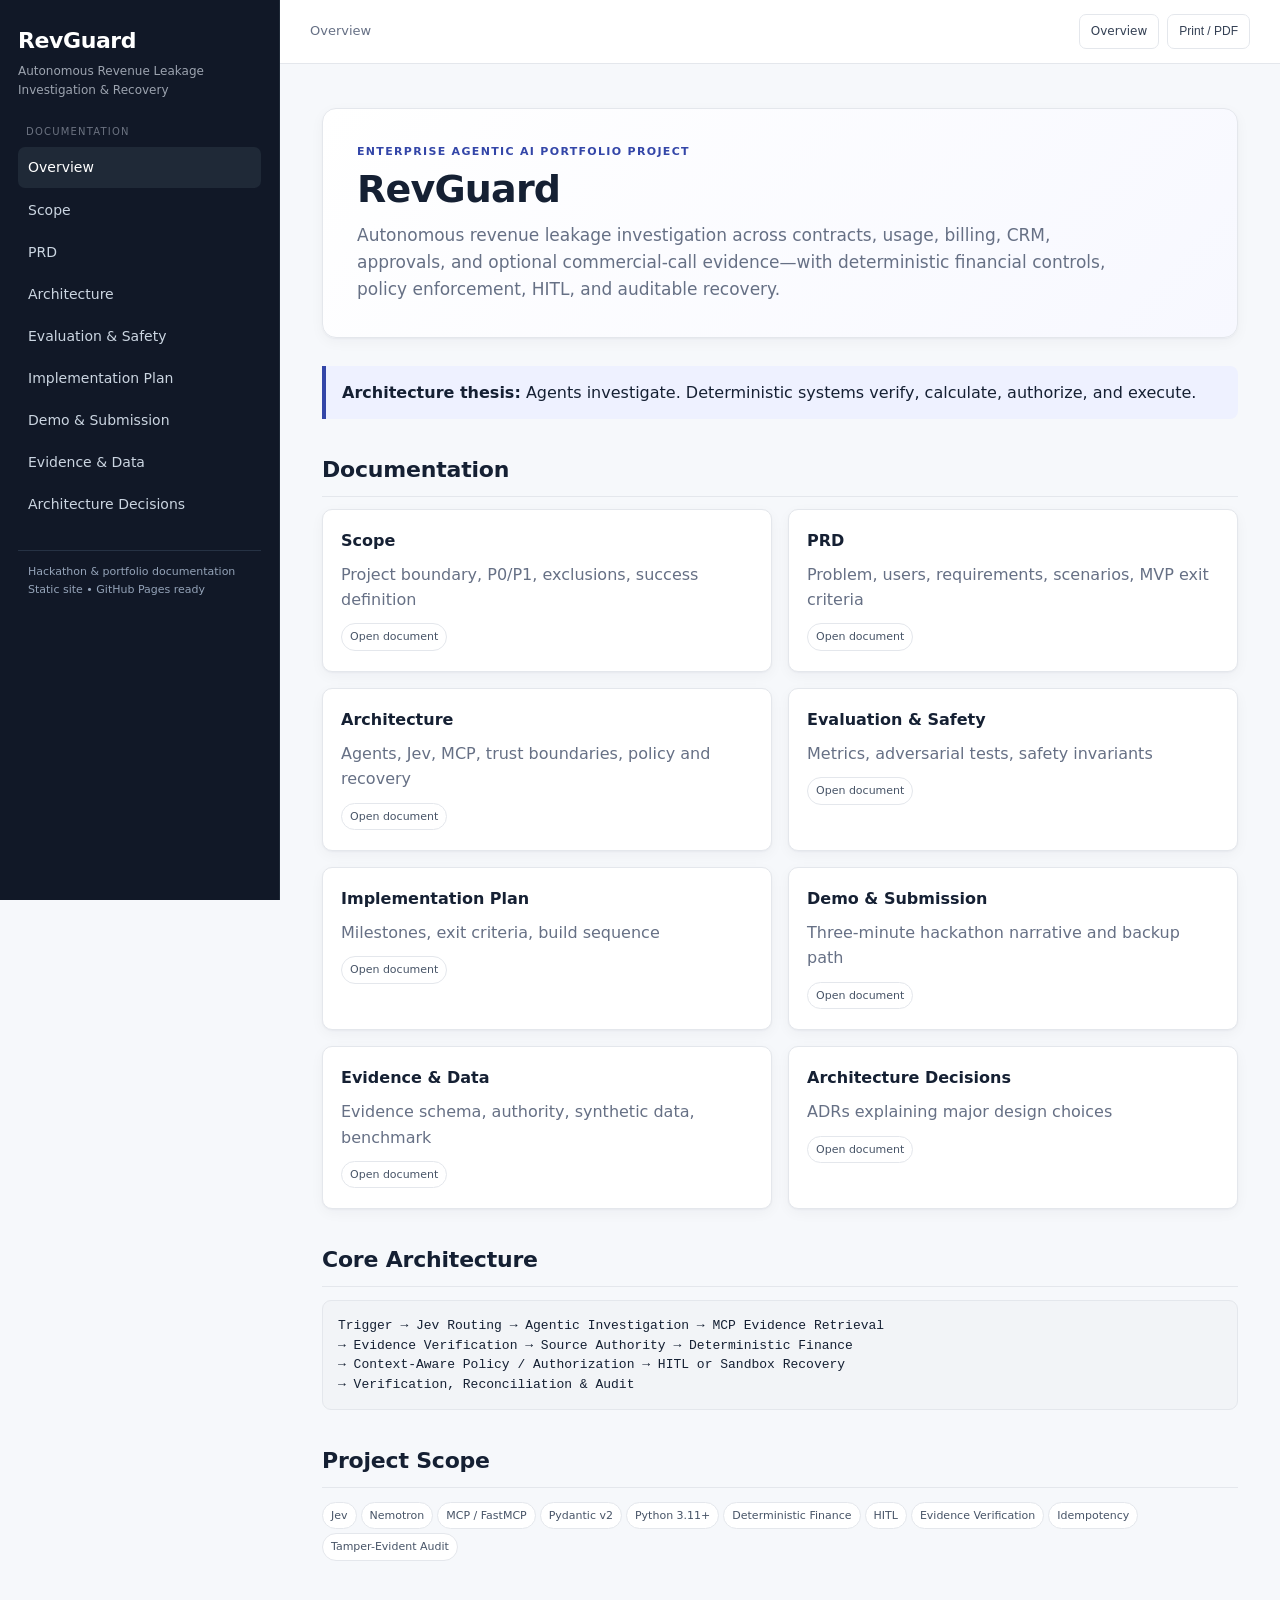
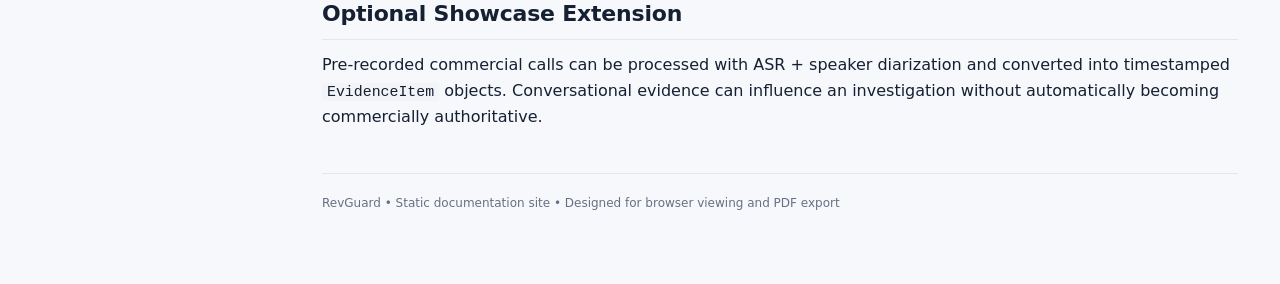
==== index.html @ ee31c064 "Project Setup" ====
<!doctype html>
<html lang="en">
<head>
<meta charset="utf-8">
<meta name="viewport" content="width=device-width,initial-scale=1">
<meta name="description" content="RevGuard — Autonomous Revenue Leakage Investigation & Recovery">
<title>Overview · RevGuard</title>
<link rel="stylesheet" href="assets/styles.css">
</head>
<body>
<div class="mobile-header"><strong>RevGuard</strong><button class="button" onclick="toggleNav()">Menu</button></div>
<div class="site-shell">

    <aside class="sidebar">
      <div class="brand">RevGuard</div>
      <div class="brand-sub">Autonomous Revenue Leakage Investigation & Recovery</div>
      <div class="nav-section">Documentation</div>
      <nav><a class="active" href="index.html">Overview</a><a class="" href="docs/01_scope.html">Scope</a><a class="" href="docs/02_prd.html">PRD</a><a class="" href="docs/03_architecture.html">Architecture</a><a class="" href="docs/04_evaluation_safety.html">Evaluation & Safety</a><a class="" href="docs/05_implementation_plan.html">Implementation Plan</a><a class="" href="docs/06_demo_submission.html">Demo & Submission</a><a class="" href="docs/07_evidence_data_spec.html">Evidence & Data</a><a class="" href="docs/08_architecture_decisions.html">Architecture Decisions</a></nav>
      <div class="sidebar-footer">Hackathon & portfolio documentation<br>Static site • GitHub Pages ready</div>
    </aside>
    
<div class="content">
  <div class="topbar">
    <div class="topbar-title">Overview</div>
    <div class="topbar-actions">
      <a class="button" href="index.html">Overview</a>
      <button class="button" onclick="printPage()">Print / PDF</button>
    </div>
  </div>
  <main>
    
<section class="hero">
  <div class="eyebrow">Enterprise Agentic AI Portfolio Project</div>
  <h1>RevGuard</h1>
  <p>Autonomous revenue leakage investigation across contracts, usage, billing, CRM, approvals, and optional commercial-call evidence—with deterministic financial controls, policy enforcement, HITL, and auditable recovery.</p>
</section>

<div class="callout"><strong>Architecture thesis:</strong> Agents investigate. Deterministic systems verify, calculate, authorize, and execute.</div>

<h2>Documentation</h2>
<div class="grid">
    <a class="card doc-card" href="docs/01_scope.html" style="display:block;color:inherit;text-decoration:none">
      <h3>Scope</h3>
      <p>Project boundary, P0/P1, exclusions, success definition</p>
      <span class="tag">Open document</span>
    </a>
    <a class="card doc-card" href="docs/02_prd.html" style="display:block;color:inherit;text-decoration:none">
      <h3>PRD</h3>
      <p>Problem, users, requirements, scenarios, MVP exit criteria</p>
      <span class="tag">Open document</span>
    </a>
    <a class="card doc-card" href="docs/03_architecture.html" style="display:block;color:inherit;text-decoration:none">
      <h3>Architecture</h3>
      <p>Agents, Jev, MCP, trust boundaries, policy and recovery</p>
      <span class="tag">Open document</span>
    </a>
    <a class="card doc-card" href="docs/04_evaluation_safety.html" style="display:block;color:inherit;text-decoration:none">
      <h3>Evaluation &amp; Safety</h3>
      <p>Metrics, adversarial tests, safety invariants</p>
      <span class="tag">Open document</span>
    </a>
    <a class="card doc-card" href="docs/05_implementation_plan.html" style="display:block;color:inherit;text-decoration:none">
      <h3>Implementation Plan</h3>
      <p>Milestones, exit criteria, build sequence</p>
      <span class="tag">Open document</span>
    </a>
    <a class="card doc-card" href="docs/06_demo_submission.html" style="display:block;color:inherit;text-decoration:none">
      <h3>Demo &amp; Submission</h3>
      <p>Three-minute hackathon narrative and backup path</p>
      <span class="tag">Open document</span>
    </a>
    <a class="card doc-card" href="docs/07_evidence_data_spec.html" style="display:block;color:inherit;text-decoration:none">
      <h3>Evidence &amp; Data</h3>
      <p>Evidence schema, authority, synthetic data, benchmark</p>
      <span class="tag">Open document</span>
    </a>
    <a class="card doc-card" href="docs/08_architecture_decisions.html" style="display:block;color:inherit;text-decoration:none">
      <h3>Architecture Decisions</h3>
      <p>ADRs explaining major design choices</p>
      <span class="tag">Open document</span>
    </a></div>

<h2>Core Architecture</h2>
<pre>Trigger → Jev Routing → Agentic Investigation → MCP Evidence Retrieval
→ Evidence Verification → Source Authority → Deterministic Finance
→ Context-Aware Policy / Authorization → HITL or Sandbox Recovery
→ Verification, Reconciliation & Audit</pre>

<h2>Project Scope</h2>
<p><span class="tag">Jev</span><span class="tag">Nemotron</span><span class="tag">MCP / FastMCP</span><span class="tag">Pydantic v2</span><span class="tag">Python 3.11+</span><span class="tag">Deterministic Finance</span><span class="tag">HITL</span><span class="tag">Evidence Verification</span><span class="tag">Idempotency</span><span class="tag">Tamper-Evident Audit</span></p>

<h2>Optional Showcase Extension</h2>
<p>Pre-recorded commercial calls can be processed with ASR + speaker diarization and converted into timestamped <code>EvidenceItem</code> objects. Conversational evidence can influence an investigation without automatically becoming commercially authoritative.</p>

    <div class="footer">RevGuard • Static documentation site • Designed for browser viewing and PDF export</div>
  </main>
</div>
</div>
<script src="assets/app.js"></script>
</body>
</html>
---- assets/styles.css ----
:root{
  --bg:#f6f8fb;
  --panel:#ffffff;
  --ink:#152033;
  --muted:#667085;
  --line:#e4e7ec;
  --accent:#3346a8;
  --accent-soft:#eef1ff;
  --success:#13795b;
  --warning:#9a6700;
  --danger:#b42318;
  --code:#f2f4f7;
  --shadow:0 1px 2px rgba(16,24,40,.04),0 4px 14px rgba(16,24,40,.04);
}
*{box-sizing:border-box}
html{scroll-behavior:smooth}
body{
  margin:0;
  color:var(--ink);
  background:var(--bg);
  font-family:Inter,ui-sans-serif,system-ui,-apple-system,BlinkMacSystemFont,"Segoe UI",Arial,sans-serif;
  line-height:1.58;
}
a{color:var(--accent);text-decoration:none}
a:hover{text-decoration:underline}
.site-shell{display:grid;grid-template-columns:280px minmax(0,1fr);min-height:100vh}
.sidebar{
  position:sticky;top:0;height:100vh;overflow:auto;
  padding:24px 18px;background:#111827;color:#e5e7eb;border-right:1px solid #1f2937;
}
.brand{font-size:22px;font-weight:800;color:#fff;letter-spacing:-.4px;margin-bottom:3px}
.brand-sub{font-size:12px;color:#9ca3af;margin-bottom:24px}
.nav-section{font-size:10px;text-transform:uppercase;letter-spacing:.12em;color:#6b7280;margin:20px 8px 8px}
.sidebar nav a{
  display:block;padding:9px 10px;margin:2px 0;border-radius:7px;color:#cbd5e1;font-size:14px;
}
.sidebar nav a:hover,.sidebar nav a.active{background:#1f2937;color:#fff;text-decoration:none}
.sidebar-footer{margin-top:26px;padding:12px 10px;border-top:1px solid #263244;font-size:11px;color:#94a3b8}
.content{min-width:0}
.topbar{
  display:flex;align-items:center;justify-content:space-between;gap:16px;
  padding:14px 30px;background:rgba(255,255,255,.92);border-bottom:1px solid var(--line);
  position:sticky;top:0;z-index:5;backdrop-filter:blur(8px)
}
.topbar-title{font-size:13px;color:var(--muted)}
.topbar-actions{display:flex;gap:8px;flex-wrap:wrap}
.button{
  display:inline-block;padding:7px 11px;border:1px solid var(--line);border-radius:7px;
  background:#fff;color:#344054;font-size:12px;cursor:pointer;text-decoration:none
}
.button:hover{text-decoration:none;background:#f9fafb}
.button.primary{background:var(--accent);border-color:var(--accent);color:#fff}
main{max-width:1040px;margin:0 auto;padding:44px 42px 72px}
.hero{
  padding:34px;border:1px solid var(--line);border-radius:14px;background:linear-gradient(135deg,#fff 0%,#f7f8ff 100%);
  box-shadow:var(--shadow);margin-bottom:28px
}
.hero h1{font-size:38px;line-height:1.15;margin:0 0 10px;letter-spacing:-.8px}
.hero p{font-size:17px;color:var(--muted);max-width:760px;margin:0}
.eyebrow{text-transform:uppercase;letter-spacing:.12em;font-size:11px;font-weight:700;color:var(--accent);margin-bottom:8px}
h1{font-size:34px;letter-spacing:-.6px;margin:0 0 6px}
h2{font-size:22px;margin:34px 0 12px;padding-bottom:8px;border-bottom:1px solid var(--line);letter-spacing:-.2px}
h3{font-size:16px;margin:24px 0 8px}
.subtitle{font-size:15px;color:var(--muted);margin-bottom:24px}
p{margin:9px 0}
ul,ol{padding-left:22px}
li{margin:5px 0}
.callout{
  background:var(--accent-soft);border-left:4px solid var(--accent);padding:14px 16px;border-radius:0 8px 8px 0;margin:16px 0
}
.callout.good{background:#ecfdf3;border-left-color:var(--success)}
.callout.warn{background:#fffaeb;border-left-color:var(--warning)}
.callout.danger{background:#fef3f2;border-left-color:var(--danger)}
.grid{display:grid;grid-template-columns:repeat(2,minmax(0,1fr));gap:16px}
.card{
  border:1px solid var(--line);border-radius:10px;padding:18px;background:var(--panel);box-shadow:var(--shadow)
}
.card h3{margin-top:0}
.card p{color:var(--muted)}
.doc-card{transition:transform .12s ease,box-shadow .12s ease}
.doc-card:hover{transform:translateY(-1px);box-shadow:0 8px 24px rgba(16,24,40,.08)}
.tag{
  display:inline-block;padding:4px 8px;border:1px solid var(--line);border-radius:999px;background:#fff;
  font-size:11px;color:#475467;margin:2px 4px 2px 0
}
table{width:100%;border-collapse:collapse;margin:14px 0 20px;background:#fff;font-size:14px}
th,td{border:1px solid var(--line);padding:9px 10px;vertical-align:top;text-align:left}
th{background:#f9fafb}
pre{
  overflow:auto;padding:15px;border:1px solid var(--line);border-radius:9px;background:var(--code);
  font-family:ui-monospace,SFMono-Regular,Menlo,Consolas,monospace;font-size:13px;line-height:1.5
}
code{
  background:var(--code);padding:1px 5px;border-radius:4px;
  font-family:ui-monospace,SFMono-Regular,Menlo,Consolas,monospace;font-size:.93em
}
.footer{margin-top:44px;padding-top:20px;border-top:1px solid var(--line);font-size:12px;color:var(--muted)}
.mobile-header{display:none}
@media(max-width:850px){
  .site-shell{display:block}
  .sidebar{display:none;position:fixed;z-index:30;width:280px;left:0;top:0}
  .sidebar.open{display:block}
  .mobile-header{
    display:flex;align-items:center;justify-content:space-between;padding:12px 16px;
    background:#111827;color:#fff;position:sticky;top:0;z-index:20
  }
  .topbar{top:48px;padding:10px 16px}
  main{padding:28px 18px 52px}
  .grid{grid-template-columns:1fr}
  .hero{padding:24px}
  .hero h1{font-size:31px}
}
@media print{
  @page{size:letter;margin:.55in}
  body{background:#fff;font-size:10.5pt}
  .sidebar,.topbar,.mobile-header,.footer{display:none!important}
  .site-shell{display:block}
  main{max-width:none;margin:0;padding:0}
  .hero,.card{box-shadow:none}
  h1{font-size:23pt}
  h2{font-size:14pt;break-after:avoid}
  h3{break-after:avoid}
  table,pre,.card,.callout{break-inside:avoid}
}
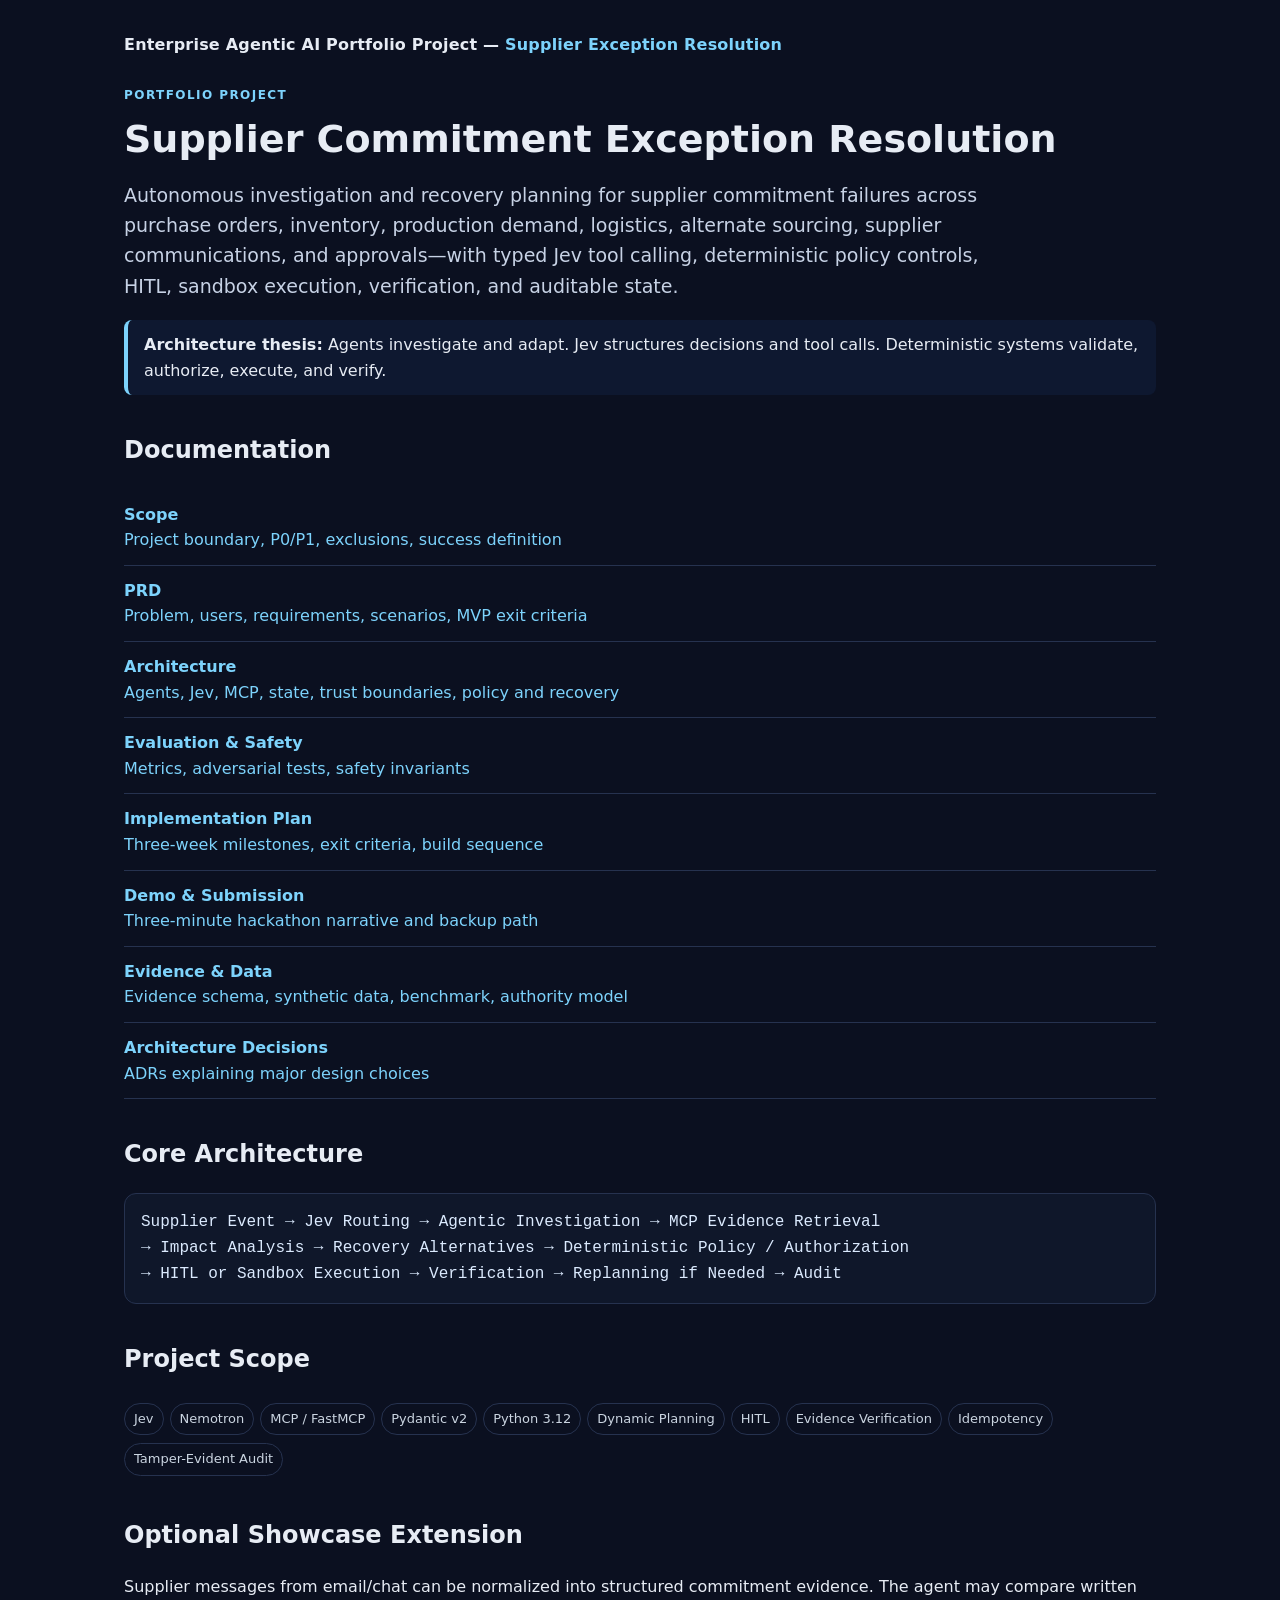
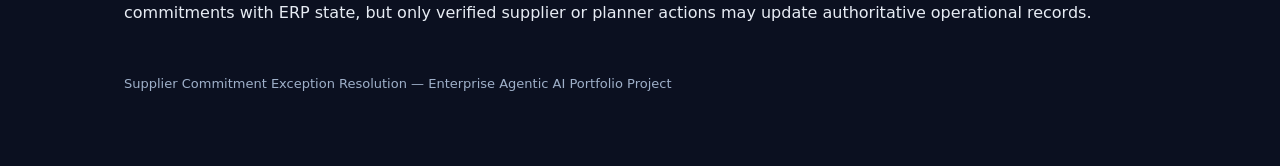
==== commit 81223950: "udpated" ====
--- a/index.html
+++ b/index.html
@@ -1,101 +1,3 @@
-<!doctype html>
-<html lang="en">
-<head>
-<meta charset="utf-8">
-<meta name="viewport" content="width=device-width,initial-scale=1">
-<meta name="description" content="RevGuard — Autonomous Revenue Leakage Investigation & Recovery">
-<title>Overview · RevGuard</title>
-<link rel="stylesheet" href="assets/styles.css">
-</head>
-<body>
-<div class="mobile-header"><strong>RevGuard</strong><button class="button" onclick="toggleNav()">Menu</button></div>
-<div class="site-shell">
-
-    <aside class="sidebar">
-      <div class="brand">RevGuard</div>
-      <div class="brand-sub">Autonomous Revenue Leakage Investigation & Recovery</div>
-      <div class="nav-section">Documentation</div>
-      <nav><a class="active" href="index.html">Overview</a><a class="" href="docs/01_scope.html">Scope</a><a class="" href="docs/02_prd.html">PRD</a><a class="" href="docs/03_architecture.html">Architecture</a><a class="" href="docs/04_evaluation_safety.html">Evaluation & Safety</a><a class="" href="docs/05_implementation_plan.html">Implementation Plan</a><a class="" href="docs/06_demo_submission.html">Demo & Submission</a><a class="" href="docs/07_evidence_data_spec.html">Evidence & Data</a><a class="" href="docs/08_architecture_decisions.html">Architecture Decisions</a></nav>
-      <div class="sidebar-footer">Hackathon & portfolio documentation<br>Static site • GitHub Pages ready</div>
-    </aside>
-    
-<div class="content">
-  <div class="topbar">
-    <div class="topbar-title">Overview</div>
-    <div class="topbar-actions">
-      <a class="button" href="index.html">Overview</a>
-      <button class="button" onclick="printPage()">Print / PDF</button>
-    </div>
-  </div>
-  <main>
-    
-<section class="hero">
-  <div class="eyebrow">Enterprise Agentic AI Portfolio Project</div>
-  <h1>RevGuard</h1>
-  <p>Autonomous revenue leakage investigation across contracts, usage, billing, CRM, approvals, and optional commercial-call evidence—with deterministic financial controls, policy enforcement, HITL, and auditable recovery.</p>
-</section>
-
-<div class="callout"><strong>Architecture thesis:</strong> Agents investigate. Deterministic systems verify, calculate, authorize, and execute.</div>
-
-<h2>Documentation</h2>
-<div class="grid">
-    <a class="card doc-card" href="docs/01_scope.html" style="display:block;color:inherit;text-decoration:none">
-      <h3>Scope</h3>
-      <p>Project boundary, P0/P1, exclusions, success definition</p>
-      <span class="tag">Open document</span>
-    </a>
-    <a class="card doc-card" href="docs/02_prd.html" style="display:block;color:inherit;text-decoration:none">
-      <h3>PRD</h3>
-      <p>Problem, users, requirements, scenarios, MVP exit criteria</p>
-      <span class="tag">Open document</span>
-    </a>
-    <a class="card doc-card" href="docs/03_architecture.html" style="display:block;color:inherit;text-decoration:none">
-      <h3>Architecture</h3>
-      <p>Agents, Jev, MCP, trust boundaries, policy and recovery</p>
-      <span class="tag">Open document</span>
-    </a>
-    <a class="card doc-card" href="docs/04_evaluation_safety.html" style="display:block;color:inherit;text-decoration:none">
-      <h3>Evaluation &amp; Safety</h3>
-      <p>Metrics, adversarial tests, safety invariants</p>
-      <span class="tag">Open document</span>
-    </a>
-    <a class="card doc-card" href="docs/05_implementation_plan.html" style="display:block;color:inherit;text-decoration:none">
-      <h3>Implementation Plan</h3>
-      <p>Milestones, exit criteria, build sequence</p>
-      <span class="tag">Open document</span>
-    </a>
-    <a class="card doc-card" href="docs/06_demo_submission.html" style="display:block;color:inherit;text-decoration:none">
-      <h3>Demo &amp; Submission</h3>
-      <p>Three-minute hackathon narrative and backup path</p>
-      <span class="tag">Open document</span>
-    </a>
-    <a class="card doc-card" href="docs/07_evidence_data_spec.html" style="display:block;color:inherit;text-decoration:none">
-      <h3>Evidence &amp; Data</h3>
-      <p>Evidence schema, authority, synthetic data, benchmark</p>
-      <span class="tag">Open document</span>
-    </a>
-    <a class="card doc-card" href="docs/08_architecture_decisions.html" style="display:block;color:inherit;text-decoration:none">
-      <h3>Architecture Decisions</h3>
-      <p>ADRs explaining major design choices</p>
-      <span class="tag">Open document</span>
-    </a></div>
-
-<h2>Core Architecture</h2>
-<pre>Trigger → Jev Routing → Agentic Investigation → MCP Evidence Retrieval
-→ Evidence Verification → Source Authority → Deterministic Finance
-→ Context-Aware Policy / Authorization → HITL or Sandbox Recovery
-→ Verification, Reconciliation & Audit</pre>
-
-<h2>Project Scope</h2>
-<p><span class="tag">Jev</span><span class="tag">Nemotron</span><span class="tag">MCP / FastMCP</span><span class="tag">Pydantic v2</span><span class="tag">Python 3.11+</span><span class="tag">Deterministic Finance</span><span class="tag">HITL</span><span class="tag">Evidence Verification</span><span class="tag">Idempotency</span><span class="tag">Tamper-Evident Audit</span></p>
-
-<h2>Optional Showcase Extension</h2>
-<p>Pre-recorded commercial calls can be processed with ASR + speaker diarization and converted into timestamped <code>EvidenceItem</code> objects. Conversational evidence can influence an investigation without automatically becoming commercially authoritative.</p>
-
-    <div class="footer">RevGuard • Static documentation site • Designed for browser viewing and PDF export</div>
-  </main>
-</div>
-</div>
-<script src="assets/app.js"></script>
-</body>
-</html>+<!doctype html><html><head><meta charset="utf-8"><meta name="viewport" content="width=device-width,initial-scale=1"><title>Supplier Exception Resolution</title><link rel="stylesheet" href="style.css"></head><body><div class="wrap"><div class="top"><div class="brand">Enterprise Agentic AI Portfolio Project — <span>Supplier Exception Resolution</span></div></div><div class="kicker">Portfolio Project</div><h1>Supplier Commitment Exception Resolution</h1><p class="lede">Autonomous investigation and recovery planning for supplier commitment failures across purchase orders, inventory, production demand, logistics, alternate sourcing, supplier communications, and approvals—with typed Jev tool calling, deterministic policy controls, HITL, sandbox execution, verification, and auditable state.</p><div class="callout"><strong>Architecture thesis:</strong> Agents investigate and adapt. Jev structures decisions and tool calls. Deterministic systems validate, authorize, execute, and verify.</div><h2>Documentation</h2><div class="doclist"><a href="docs/01_scope.html"><strong>Scope</strong><br><span class="muted">Project boundary, P0/P1, exclusions, success definition</span></a><a href="docs/02_prd.html"><strong>PRD</strong><br>Problem, users, requirements, scenarios, MVP exit criteria</a><a href="docs/03_architecture.html"><strong>Architecture</strong><br>Agents, Jev, MCP, state, trust boundaries, policy and recovery</a><a href="docs/04_evaluation_safety.html"><strong>Evaluation & Safety</strong><br>Metrics, adversarial tests, safety invariants</a><a href="docs/05_implementation_plan.html"><strong>Implementation Plan</strong><br>Three-week milestones, exit criteria, build sequence</a><a href="docs/06_demo_submission.html"><strong>Demo & Submission</strong><br>Three-minute hackathon narrative and backup path</a><a href="docs/07_evidence_data_spec.html"><strong>Evidence & Data</strong><br>Evidence schema, synthetic data, benchmark, authority model</a><a href="docs/08_architecture_decisions.html"><strong>Architecture Decisions</strong><br>ADRs explaining major design choices</a></div><h2>Core Architecture</h2><pre>Supplier Event → Jev Routing → Agentic Investigation → MCP Evidence Retrieval
+→ Impact Analysis → Recovery Alternatives → Deterministic Policy / Authorization
+→ HITL or Sandbox Execution → Verification → Replanning if Needed → Audit</pre><h2>Project Scope</h2><div><span class="pill">Jev</span><span class="pill">Nemotron</span><span class="pill">MCP / FastMCP</span><span class="pill">Pydantic v2</span><span class="pill">Python 3.12</span><span class="pill">Dynamic Planning</span><span class="pill">HITL</span><span class="pill">Evidence Verification</span><span class="pill">Idempotency</span><span class="pill">Tamper-Evident Audit</span></div><h2>Optional Showcase Extension</h2><p>Supplier messages from email/chat can be normalized into structured commitment evidence. The agent may compare written commitments with ERP state, but only verified supplier or planner actions may update authoritative operational records.</p><div class="footer">Supplier Commitment Exception Resolution — Enterprise Agentic AI Portfolio Project</div></div></body></html>
--- a/style.css
+++ b/style.css
@@ -0,0 +1 @@
+:root{--bg:#0b1020;--panel:#121a2f;--text:#e7ecf4;--muted:#9fb0c9;--accent:#7dd3fc;--line:#26324f;--ok:#86efac;--warn:#fde68a;--bad:#fca5a5;--code:#0f172a}*{box-sizing:border-box}body{margin:0;font-family:Inter,ui-sans-serif,system-ui,-apple-system,Segoe UI,Roboto,Arial,sans-serif;background:var(--bg);color:var(--text);line-height:1.6}.wrap{max-width:1080px;margin:0 auto;padding:32px 24px 72px}.top{display:flex;gap:18px;align-items:center;justify-content:space-between;margin-bottom:28px}.brand{font-weight:800;letter-spacing:.2px}.brand span{color:var(--accent)}nav a{color:var(--muted);text-decoration:none;margin-left:16px;font-size:14px}nav a:hover{color:var(--text)}h1{font-size:38px;line-height:1.1;margin:14px 0 10px}h2{margin-top:36px;font-size:24px}h3{margin-top:24px;font-size:18px}.lede{font-size:19px;color:#c7d2e5;max-width:900px}.card{background:var(--panel);border:1px solid var(--line);border-radius:16px;padding:22px;margin:18px 0}.grid{display:grid;grid-template-columns:repeat(auto-fit,minmax(240px,1fr));gap:16px}.pill{display:inline-block;border:1px solid var(--line);padding:5px 9px;border-radius:999px;color:#cbd5e1;margin:4px 6px 4px 0;font-size:13px}table{width:100%;border-collapse:collapse;margin:16px 0;background:var(--panel);border:1px solid var(--line)}th,td{padding:12px 14px;border-bottom:1px solid var(--line);vertical-align:top;text-align:left}th{color:#dbeafe;background:#10182b}code,pre{font-family:ui-monospace,SFMono-Regular,Menlo,Consolas,monospace}pre{background:var(--code);border:1px solid var(--line);padding:16px;border-radius:12px;overflow:auto;color:#dbeafe}.callout{border-left:4px solid var(--accent);padding:12px 16px;background:#0e1830;border-radius:8px}.ok{color:var(--ok)}.warn{color:var(--warn)}.bad{color:var(--bad)}ul{padding-left:22px}a{color:var(--accent)}.footer{margin-top:48px;color:var(--muted);font-size:13px}.doclist a{display:block;padding:12px 0;border-bottom:1px solid var(--line);text-decoration:none}.kicker{text-transform:uppercase;letter-spacing:.12em;color:var(--accent);font-weight:700;font-size:12px}@media(max-width:700px){h1{font-size:30px}.top{align-items:flex-start;flex-direction:column}nav a{margin:0 12px 0 0}}
